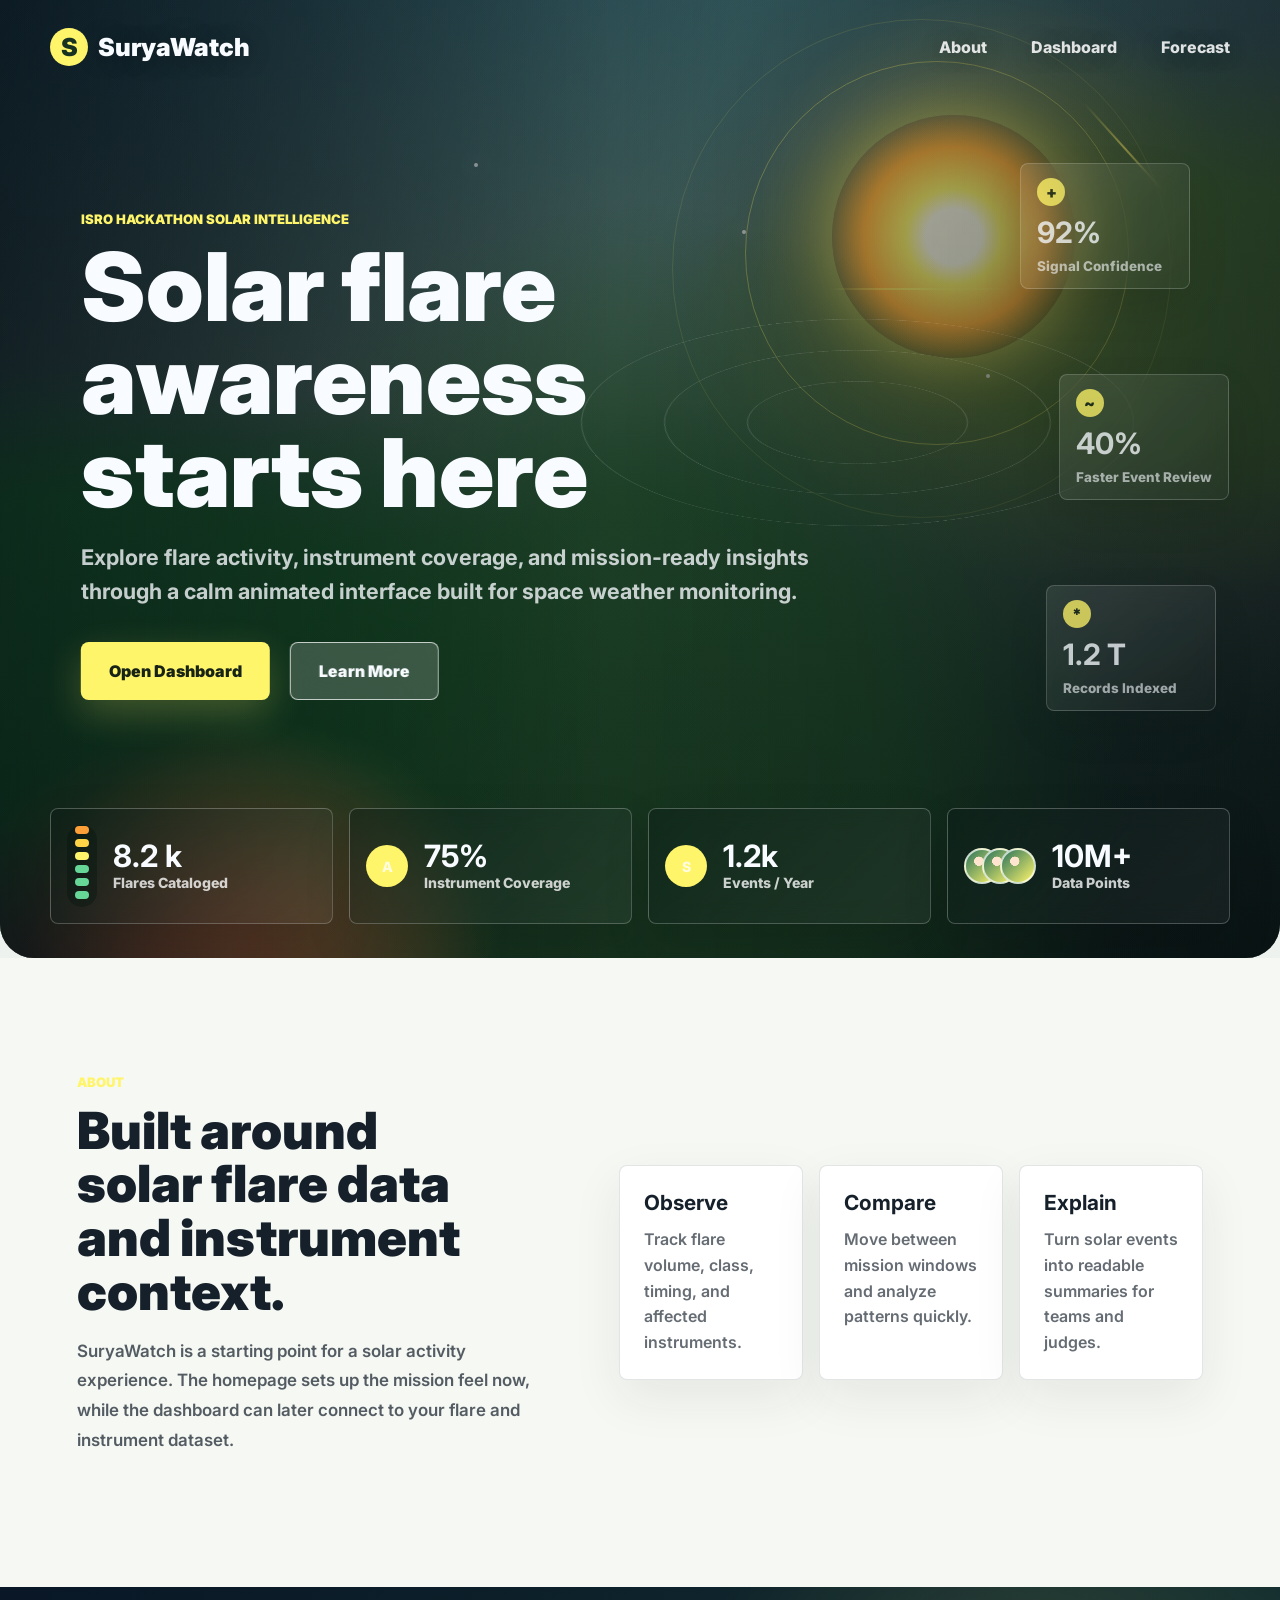
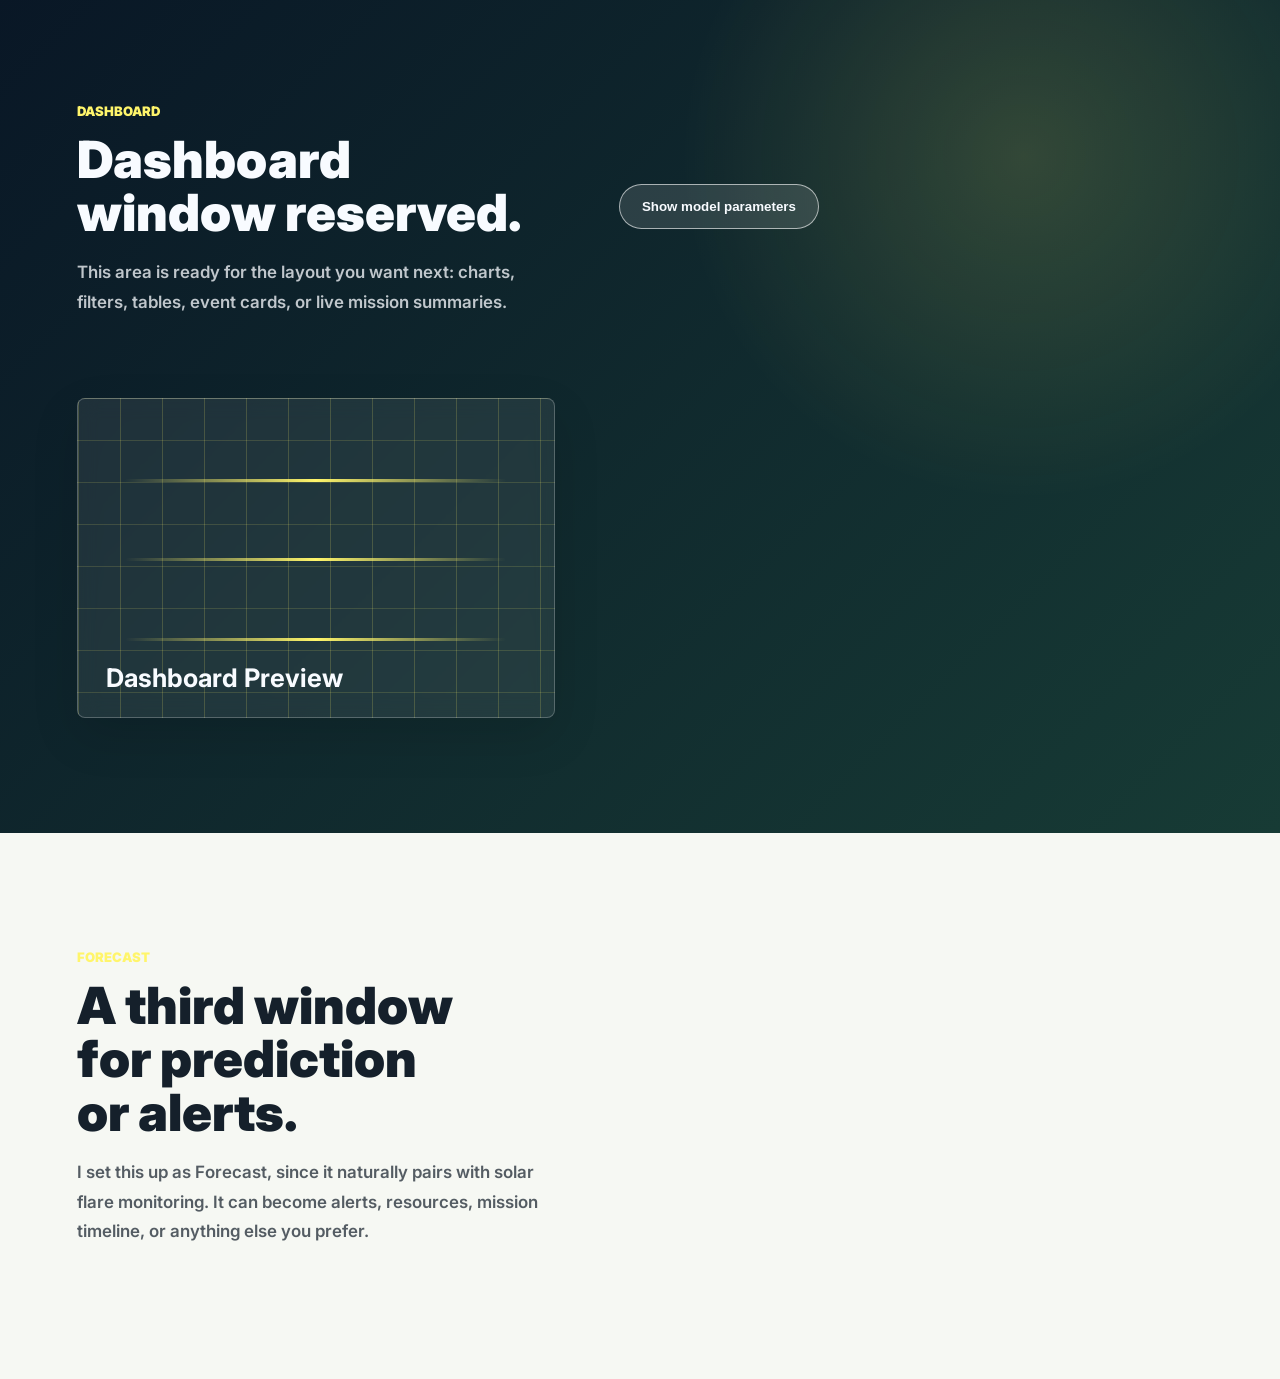
==== index.html @ b41dfb7f "Cleaned history: add current project with compressed models" ====
<!DOCTYPE html>
<html lang="en">
  <head>
    <meta charset="UTF-8" />
    <meta name="viewport" content="width=device-width, initial-scale=1.0" />
    <title>SuryaWatch</title>
    <link rel="preconnect" href="https://fonts.googleapis.com" />
    <link rel="preconnect" href="https://fonts.gstatic.com" crossorigin />
    <link
      href="https://fonts.googleapis.com/css2?family=Inter:wght@500;600;700;800;900&display=swap"
      rel="stylesheet"
    />
    <link rel="stylesheet" href="styles.css" />
  </head>
  <body>
    <main class="app-shell">
      <section class="hero-scene" id="home" aria-label="Solar observation homepage">
        <div class="sky">
          <span class="sun"></span>
          <span class="corona corona-one"></span>
          <span class="corona corona-two"></span>
          <span class="flare flare-one"></span>
          <span class="flare flare-two"></span>
          <span class="star star-one"></span>
          <span class="star star-two"></span>
          <span class="star star-three"></span>
        </div>

        <div class="orbital-rings" aria-hidden="true">
          <span></span>
          <span></span>
          <span></span>
        </div>

        <header class="topbar">
          <a class="brand" href="#home" aria-label="SuryaWatch home">
            <span class="brand-mark">S</span>
            <span>SuryaWatch</span>
          </a>
          <nav class="nav-links" aria-label="Primary navigation">
            <a href="#about">About</a>
            <a href="dashboard.html">Dashboard</a>
            <a href="#forecast">Forecast</a>
          </nav>
        </header>

        <div class="hero-content">
          <p class="eyebrow">ISRO Hackathon Solar Intelligence</p>
          <h1>Solar flare awareness starts here</h1>
          <p class="hero-copy">
            Explore flare activity, instrument coverage, and mission-ready insights through a
            calm animated interface built for space weather monitoring.
          </p>
          <div class="hero-actions" aria-label="Main actions">
            <a class="primary-action" href="dashboard.html">Open Dashboard</a>
            <a class="secondary-action" href="#about">Learn More</a>
          </div>
        </div>

        <aside class="metric-card efficiency">
          <span class="metric-icon">+</span>
          <strong>92%</strong>
          <span>Signal Confidence</span>
        </aside>

        <aside class="metric-card impact">
          <span class="metric-icon">~</span>
          <strong>40%</strong>
          <span>Faster Event Review</span>
        </aside>

        <aside class="metric-card saved">
          <span class="metric-icon">*</span>
          <strong>1.2 T</strong>
          <span>Records Indexed</span>
        </aside>

        <div class="bottom-metrics" aria-label="Solar monitoring summary">
          <article class="metric-tile activity">
            <span class="meter" aria-hidden="true">
              <i></i><i></i><i></i><i></i><i></i><i></i>
            </span>
            <div>
              <strong>8.2 k</strong>
              <span>Flares Cataloged</span>
            </div>
          </article>
          <article class="metric-tile">
            <span class="tile-icon">A</span>
            <div>
              <strong>75%</strong>
              <span>Instrument Coverage</span>
            </div>
          </article>
          <article class="metric-tile">
            <span class="tile-icon">S</span>
            <div>
              <strong>1.2k</strong>
              <span>Events / Year</span>
            </div>
          </article>
          <article class="metric-tile">
            <span class="avatar-stack" aria-hidden="true">
              <i></i><i></i><i></i>
            </span>
            <div>
              <strong>10M+</strong>
              <span>Data Points</span>
            </div>
          </article>
        </div>
      </section>

      <section class="content-band" id="about">
        <div class="section-copy">
          <p class="eyebrow">About</p>
          <h2>Built around solar flare data and instrument context.</h2>
          <p>
            SuryaWatch is a starting point for a solar activity experience. The homepage sets
            up the mission feel now, while the dashboard can later connect to your flare and
            instrument dataset.
          </p>
        </div>
        <div class="info-grid">
          <article>
            <strong>Observe</strong>
            <span>Track flare volume, class, timing, and affected instruments.</span>
          </article>
          <article>
            <strong>Compare</strong>
            <span>Move between mission windows and analyze patterns quickly.</span>
          </article>
          <article>
            <strong>Explain</strong>
            <span>Turn solar events into readable summaries for teams and judges.</span>
          </article>
        </div>
      </section>

      <section class="content-band dark" id="dashboard">
        <div class="section-copy">
          <p class="eyebrow">Dashboard</p>
          <h2>Dashboard window reserved.</h2>
          <p>
            This area is ready for the layout you want next: charts, filters, tables, event
            cards, or live mission summaries.
          </p>
        </div>
        <div class="dashboard-panel">
          <button id="toggle-parameters" type="button">Show model parameters</button>
          <div id="parameter-panel" class="parameter-panel hidden">
            <strong>Model input parameters</strong>
            <ul class="parameter-list" aria-live="polite"></ul>
            <p class="parameter-note">These are the same feature names used by the trained backend model.</p>
          </div>
        </div>
        <div class="placeholder-window">
          <span></span>
          <span></span>
          <span></span>
          <strong>Dashboard Preview</strong>
        </div>
      </section>

      <section class="content-band" id="forecast">
        <div class="section-copy">
          <p class="eyebrow">Forecast</p>
          <h2>A third window for prediction or alerts.</h2>
          <p>
            I set this up as Forecast, since it naturally pairs with solar flare monitoring.
            It can become alerts, resources, mission timeline, or anything else you prefer.
          </p>
        </div>
      </section>
    </main>
    <script src="script.js"></script>
  </body>
</html>
---- styles.css ----
:root {
  --ink: #f8fbff;
  --muted: rgba(248, 251, 255, 0.78);
  --glass: rgba(255, 255, 255, 0.14);
  --glass-strong: rgba(255, 255, 255, 0.22);
  --line: rgba(255, 255, 255, 0.24);
  --solar: #fff56b;
  --solar-deep: #ff9f37;
  --green: #7ed27a;
  --night: #071523;
  --earth: #244d41;
}

* {
  box-sizing: border-box;
}

html {
  scroll-behavior: smooth;
}

body {
  margin: 0;
  min-height: 100vh;
  font-family: "Inter", system-ui, -apple-system, BlinkMacSystemFont, "Segoe UI", sans-serif;
  color: #15202b;
  background: #edf2ef;
}

a {
  color: inherit;
  text-decoration: none;
}

.app-shell {
  width: min(1440px, 100%);
  margin: 0 auto;
}

.hero-scene {
  position: relative;
  min-height: 100vh;
  overflow: hidden;
  isolation: isolate;
  color: var(--ink);
  background:
    radial-gradient(circle at 78% 24%, rgba(255, 245, 107, 0.36), transparent 20%),
    linear-gradient(110deg, rgba(7, 21, 35, 0.88), rgba(24, 70, 73, 0.64) 46%, rgba(28, 38, 42, 0.72)),
    linear-gradient(180deg, #7aa4a9 0%, #d7d6b0 42%, #30583f 76%, #102818 100%);
  border-radius: 0 0 34px 34px;
}

.hero-scene::before,
.hero-scene::after {
  content: "";
  position: absolute;
  inset: 0;
  z-index: -2;
}

.hero-scene::before {
  background:
    radial-gradient(ellipse at 18% 100%, rgba(255, 89, 67, 0.55) 0 4%, transparent 18%),
    radial-gradient(ellipse at 22% 96%, rgba(242, 220, 96, 0.5) 0 3%, transparent 16%),
    radial-gradient(ellipse at 8% 68%, rgba(28, 92, 44, 0.92) 0 17%, transparent 31%),
    radial-gradient(ellipse at 92% 34%, rgba(73, 111, 50, 0.8) 0 14%, transparent 30%),
    radial-gradient(ellipse at 50% 84%, rgba(42, 92, 53, 0.94) 0 27%, transparent 52%);
  filter: saturate(1.05);
  transform: scale(1.04);
  animation: gardenDrift 18s ease-in-out infinite alternate;
}

.hero-scene::after {
  background:
    linear-gradient(90deg, rgba(4, 18, 23, 0.42), transparent 48%, rgba(1, 9, 14, 0.35)),
    linear-gradient(180deg, rgba(6, 12, 18, 0.18), rgba(5, 12, 9, 0.54));
  z-index: -1;
}

.sky {
  position: absolute;
  inset: 0;
  z-index: -1;
  overflow: hidden;
}

.sun,
.corona,
.flare,
.star {
  position: absolute;
  display: block;
}

.sun {
  width: clamp(170px, 19vw, 300px);
  aspect-ratio: 1;
  top: 12%;
  right: 16%;
  border-radius: 50%;
  background:
    radial-gradient(circle, #fffce5 0 16%, #fff56b 28%, #ffb23e 52%, rgba(255, 139, 42, 0.22) 72%, transparent 74%);
  box-shadow: 0 0 64px rgba(255, 245, 107, 0.7), 0 0 160px rgba(255, 159, 55, 0.32);
  animation: sunPulse 4.8s ease-in-out infinite;
}

.corona {
  border: 1px solid rgba(255, 245, 107, 0.42);
  border-radius: 50%;
  top: calc(12% - 54px);
  right: calc(16% - 54px);
  width: clamp(280px, 30vw, 470px);
  aspect-ratio: 1;
  animation: orbitSpin 18s linear infinite;
}

.corona-two {
  width: clamp(360px, 39vw, 620px);
  top: calc(12% - 96px);
  right: calc(16% - 96px);
  opacity: 0.4;
  animation-duration: 28s;
  animation-direction: reverse;
}

.flare {
  width: 180px;
  height: 2px;
  background: linear-gradient(90deg, transparent, rgba(255, 245, 107, 0.9), transparent);
  top: 30%;
  right: 21%;
  transform-origin: right center;
  animation: flareSweep 5.5s ease-in-out infinite;
}

.flare-two {
  top: 20%;
  right: 9%;
  width: 120px;
  animation-delay: -2s;
  transform: rotate(48deg);
}

.star {
  width: 4px;
  aspect-ratio: 1;
  border-radius: 50%;
  background: #ffffff;
  box-shadow: 0 0 18px #ffffff;
  opacity: 0.7;
  animation: twinkle 2.4s ease-in-out infinite;
}

.star-one {
  top: 17%;
  left: 37%;
}

.star-two {
  top: 39%;
  left: 77%;
  animation-delay: -1s;
}

.star-three {
  top: 24%;
  left: 58%;
  animation-delay: -1.7s;
}

.orbital-rings {
  position: absolute;
  inset: 8% 6% auto auto;
  width: min(54vw, 720px);
  aspect-ratio: 1;
  pointer-events: none;
}

.orbital-rings span {
  position: absolute;
  inset: 10%;
  border: 1px solid rgba(255, 255, 255, 0.16);
  border-radius: 50%;
  transform: rotateX(68deg) rotateZ(-18deg);
}

.orbital-rings span:nth-child(2) {
  inset: 22%;
}

.orbital-rings span:nth-child(3) {
  inset: 34%;
}

.topbar {
  position: relative;
  z-index: 3;
  display: flex;
  align-items: center;
  justify-content: space-between;
  gap: 22px;
  width: min(1180px, calc(100% - 44px));
  margin: 0 auto;
  padding: 28px 0;
}

.brand,
.nav-links,
.contact-button {
  text-shadow: 0 2px 24px rgba(0, 0, 0, 0.3);
}

.brand {
  display: inline-flex;
  align-items: center;
  gap: 10px;
  font-size: clamp(1.15rem, 2vw, 1.55rem);
  font-weight: 900;
}

.brand-mark {
  display: grid;
  width: 38px;
  aspect-ratio: 1;
  place-items: center;
  color: #183221;
  background: var(--solar);
  border-radius: 50%;
  text-shadow: none;
}

.nav-links {
  display: flex;
  align-items: center;
  justify-content: center;
  gap: clamp(18px, 4vw, 44px);
  font-weight: 800;
  color: rgba(255, 255, 255, 0.86);
}

.nav-links a {
  position: relative;
}

.nav-links a::after {
  content: "";
  position: absolute;
  left: 0;
  right: 0;
  bottom: -8px;
  height: 2px;
  background: var(--solar);
  transform: scaleX(0);
  transform-origin: left;
  transition: transform 180ms ease;
}

.nav-links a:hover::after,
.nav-links a.active::after {
  transform: scaleX(1);
}

.contact-button,
.primary-action,
.secondary-action {
  display: inline-flex;
  align-items: center;
  justify-content: center;
  min-height: 58px;
  padding: 0 28px;
  border-radius: 8px;
  font-weight: 900;
}

.contact-button,
.primary-action {
  color: #182318;
  background: var(--solar);
  box-shadow: 0 14px 38px rgba(255, 245, 107, 0.22);
  text-shadow: none;
}

.hero-content {
  position: relative;
  z-index: 2;
  width: min(760px, calc(100% - 44px));
  margin: clamp(72px, 13vh, 140px) auto 0;
  transform: translateX(max(-190px, -14vw));
}

.eyebrow {
  margin: 0 0 14px;
  color: var(--solar);
  font-size: 0.82rem;
  font-weight: 900;
  letter-spacing: 0;
  text-transform: uppercase;
}

h1,
h2,
p {
  margin-top: 0;
}

h1 {
  max-width: 760px;
  margin-bottom: 22px;
  font-size: clamp(3.2rem, 7.4vw, 6.8rem);
  line-height: 0.98;
  font-weight: 900;
  letter-spacing: 0;
  text-wrap: balance;
}

.hero-copy {
  max-width: 780px;
  color: var(--muted);
  font-size: clamp(1.05rem, 2vw, 1.35rem);
  line-height: 1.55;
  font-weight: 700;
}

.hero-actions {
  display: flex;
  flex-wrap: wrap;
  gap: 20px;
  margin-top: 34px;
}

.secondary-action {
  color: var(--ink);
  border: 1px solid rgba(255, 255, 255, 0.7);
  background: rgba(255, 255, 255, 0.18);
  backdrop-filter: blur(18px);
}

.metric-card,
.metric-tile,
.placeholder-window {
  border: 1px solid var(--line);
  background: linear-gradient(135deg, rgba(255, 255, 255, 0.12), rgba(255, 255, 255, 0.04));
  box-shadow: 0 18px 48px rgba(0, 0, 0, 0.12);
  backdrop-filter: blur(10px);
}

.metric-card {
  position: absolute;
  z-index: 2;
  display: grid;
  gap: 8px;
  min-width: 170px;
  padding: 14px 16px;
  border-radius: 8px;
  color: var(--ink);
  opacity: 0.78;
  animation: cardFloat 5s ease-in-out infinite;
}

.metric-card strong {
  font-size: clamp(1.55rem, 2.3vw, 2.1rem);
}

.metric-card span:last-child {
  color: var(--muted);
  font-size: 0.84rem;
  font-weight: 800;
}

.metric-icon {
  width: 28px;
  aspect-ratio: 1;
  display: grid;
  place-items: center;
  color: #1d2b19;
  border-radius: 50%;
  background: var(--solar);
  font-weight: 900;
}

.efficiency {
  top: 17%;
  right: 7%;
}

.impact {
  top: 39%;
  right: 4%;
  animation-delay: -1.4s;
}

.saved {
  top: 61%;
  right: 5%;
  animation-delay: -2.8s;
}

.bottom-metrics {
  position: relative;
  z-index: 2;
  left: auto;
  bottom: auto;
  display: grid;
  grid-template-columns: repeat(4, minmax(180px, 1fr));
  gap: 16px;
  width: min(1180px, calc(100% - 44px));
  margin: clamp(74px, 12vh, 128px) auto 34px;
  transform: none;
}

.metric-tile {
  min-height: 112px;
  display: flex;
  align-items: center;
  gap: 16px;
  padding: 16px;
  border-radius: 8px;
  color: var(--ink);
  background: linear-gradient(135deg, rgba(8, 24, 22, 0.34), rgba(255, 255, 255, 0.05));
}

.metric-tile strong {
  display: block;
  font-size: clamp(1.55rem, 2.4vw, 2.25rem);
  line-height: 1;
}

.metric-tile span {
  color: rgba(255, 255, 255, 0.78);
  font-size: 0.88rem;
  font-weight: 800;
}

.meter {
  width: 30px;
  height: 82px;
  display: grid;
  gap: 5px;
  align-content: end;
  padding: 8px;
  border-radius: 18px;
  background: rgba(2, 18, 14, 0.35);
}

.meter i {
  display: block;
  height: 8px;
  border-radius: 4px;
  background: var(--solar);
  animation: meterGlow 1.8s ease-in-out infinite;
}

.meter i:nth-child(1) {
  background: #ff9f37;
}

.meter i:nth-child(2) {
  background: #ffd447;
  animation-delay: -0.2s;
}

.meter i:nth-child(3) {
  background: #fff56b;
  animation-delay: -0.4s;
}

.meter i:nth-child(n + 4) {
  background: #67d798;
}

.tile-icon,
.avatar-stack i {
  display: grid;
  place-items: center;
  width: 42px;
  aspect-ratio: 1;
  flex: 0 0 auto;
  border-radius: 50%;
  color: #172116;
  background: var(--solar);
  font-weight: 900;
  font-size: 1.5rem;
}

.avatar-stack {
  position: relative;
  display: flex;
  width: 72px;
  flex: 0 0 auto;
}

.avatar-stack i {
  width: 36px;
  border: 2px solid rgba(255, 255, 255, 0.7);
  background:
    radial-gradient(circle at 40% 35%, #ffe4d0 0 16%, transparent 17%),
    linear-gradient(135deg, #2b745c, #fff56b);
}

.avatar-stack i + i {
  margin-left: -18px;
}

.content-band {
  display: grid;
  grid-template-columns: minmax(0, 0.9fr) minmax(280px, 1.1fr);
  gap: clamp(32px, 5vw, 80px);
  align-items: center;
  padding: clamp(70px, 9vw, 120px) clamp(22px, 6vw, 92px);
  background: #f6f8f3;
}

.content-band.dark {
  color: #f8fbff;
  background:
    radial-gradient(circle at 80% 20%, rgba(255, 245, 107, 0.14), transparent 28%),
    linear-gradient(135deg, #091726, #173b35);
}

.section-copy h2 {
  max-width: 720px;
  margin-bottom: 18px;
  color: inherit;
  font-size: clamp(2rem, 4vw, 4rem);
  line-height: 1.05;
  font-weight: 900;
  letter-spacing: 0;
  text-wrap: balance;
}

.section-copy p:not(.eyebrow) {
  max-width: 690px;
  color: rgba(21, 32, 43, 0.72);
  font-size: 1.06rem;
  line-height: 1.75;
  font-weight: 600;
}

.dark .section-copy p:not(.eyebrow) {
  color: rgba(248, 251, 255, 0.76);
}

.info-grid {
  display: grid;
  grid-template-columns: repeat(3, minmax(0, 1fr));
  gap: 16px;
}

.info-grid article {
  min-height: 180px;
  padding: 24px;
  border: 1px solid rgba(21, 32, 43, 0.12);
  border-radius: 8px;
  background: #ffffff;
  box-shadow: 0 18px 50px rgba(21, 32, 43, 0.08);
}

.info-grid strong {
  display: block;
  margin-bottom: 12px;
  font-size: 1.3rem;
}

.info-grid span {
  color: rgba(21, 32, 43, 0.66);
  line-height: 1.6;
  font-weight: 600;
}

.dashboard-panel {
  display: grid;
  gap: 16px;
  margin-bottom: 24px;
}

#toggle-parameters {
  width: fit-content;
  padding: 14px 22px;
  border: 1px solid rgba(255, 255, 255, 0.6);
  border-radius: 999px;
  background: rgba(255, 255, 255, 0.12);
  color: var(--ink);
  cursor: pointer;
  font-weight: 800;
  transition: background 180ms ease, transform 180ms ease;
}

#toggle-parameters:hover {
  background: rgba(255, 255, 255, 0.22);
  transform: translateY(-1px);
}

.parameter-panel {
  display: grid;
  gap: 18px;
  padding: 22px;
  border: 1px solid rgba(255, 255, 255, 0.18);
  border-radius: 18px;
  background: rgba(255, 255, 255, 0.08);
}

.parameter-panel.hidden {
  display: none;
}

.parameter-panel strong {
  display: block;
  font-size: 1.3rem;
  letter-spacing: 0.02em;
}

.parameter-grid {
  display: grid;
  grid-template-columns: 1.2fr 1fr;
  gap: 18px;
}

.parameter-card,
.prediction-card {
  padding: 18px;
  border-radius: 18px;
  background: rgba(255, 255, 255, 0.12);
  border: 1px solid rgba(255, 255, 255, 0.16);
  min-height: 240px;
}

.table-scroll {
  max-height: 300px;
  overflow-y: auto;
  margin-top: 14px;
}

.parameter-table {
  width: 100%;
  border-collapse: collapse;
  color: rgba(255, 255, 255, 0.92);
}

.parameter-table th,
.parameter-table td {
  padding: 12px 14px;
  text-align: left;
}

.parameter-table th {
  color: rgba(255, 255, 255, 0.7);
  font-weight: 700;
  letter-spacing: 0.02em;
  font-size: 0.88rem;
  border-bottom: 1px solid rgba(255, 255, 255, 0.12);
}

.parameter-table td {
  border-bottom: 1px solid rgba(255, 255, 255, 0.08);
}

.parameter-table tr:last-child td {
  border-bottom: none;
}

.chart-panel {
  display: grid;
  gap: 12px;
  padding-top: 16px;
}

.chart-row {
  display: grid;
  grid-template-columns: max-content 1fr min-content;
  gap: 12px;
  align-items: center;
}

.chart-row-label {
  min-width: 82px;
  color: rgba(255, 255, 255, 0.85);
  font-size: 0.92rem;
}

.chart-bar {
  height: 14px;
  border-radius: 999px;
  background: linear-gradient(90deg, rgba(255, 245, 107, 0.9), rgba(255, 199, 51, 0.85));
}

.chart-row-value {
  min-width: 40px;
  color: rgba(255, 255, 255, 0.92);
  font-size: 0.92rem;
  font-weight: 700;
}

.parameter-note,
.prediction-note {
  margin: 0;
  color: rgba(255, 255, 255, 0.72);
  font-size: 0.95rem;
}

.prediction-error {
  padding: 12px 16px;
  border-radius: 14px;
  background: rgba(255, 82, 82, 0.16);
  color: #ffdddd;
  border: 1px solid rgba(255, 82, 82, 0.32);
  font-size: 0.95rem;
}

.prediction-error.hidden {
  display: none;
}

.dashboard-launcher {
  display: grid;
  gap: 12px;
  margin-top: 22px;
}

#launch-dashboard {
  width: fit-content;
  padding: 14px 22px;
  border: 1px solid rgba(255, 255, 255, 0.6);
  border-radius: 999px;
  background: rgba(255, 255, 255, 0.12);
  color: var(--ink);
  cursor: pointer;
  font-weight: 800;
  transition: background 180ms ease, transform 180ms ease;
}

#launch-dashboard:hover {
  background: rgba(255, 255, 255, 0.22);
  transform: translateY(-1px);
}

.dashboard-content {
  display: grid;
  gap: 18px;
  margin-top: 18px;
  padding: 18px;
  border-radius: 18px;
  background: rgba(255, 255, 255, 0.1);
  border: 1px solid rgba(255, 255, 255, 0.14);
}

.dashboard-content.hidden {
  display: none;
}

.dashboard-summary-grid {
  display: grid;
  grid-template-columns: repeat(3, minmax(0, 1fr));
  gap: 18px;
}

.prediction-summary {
  display: grid;
  gap: 14px;
  margin-top: 16px;
}

.dashboard-summary-grid {
  display: grid;
  grid-template-columns: repeat(3, minmax(0, 1fr));
  gap: 18px;
}

.dashboard-card {
  padding: 18px;
  border-radius: 18px;
  background: rgba(255, 255, 255, 0.12);
  border: 1px solid rgba(255, 255, 255, 0.16);
  min-height: 140px;
}

.dashboard-card strong {
  display: block;
  margin-bottom: 12px;
  font-size: 1.05rem;
}

.gauge {
  position: relative;
  width: 100%;
  height: 12px;
  background: rgba(255, 255, 255, 0.12);
  border-radius: 999px;
  overflow: hidden;
}

.gauge-fill {
  display: block;
  height: 100%;
  background: linear-gradient(90deg, #fff56b, #ff9f37);
  border-radius: 999px;
  transition: width 0.4s ease;
}

.gauge-label {
  display: inline-block;
  margin-top: 10px;
  color: rgba(255, 255, 255, 0.92);
  font-weight: 800;
}

.graph-panel,
.interactive-charts {
  display: grid;
  gap: 10px;
  min-height: 220px;
  padding: 14px;
  border-radius: 16px;
  background: rgba(255, 255, 255, 0.08);
}

.event-list,
.alert-list {
  list-style: none;
  padding: 0;
  margin: 0;
  display: grid;
  gap: 10px;
}

.event-list li,
.alert-list li {
  padding: 12px 14px;
  border-radius: 14px;
  background: rgba(255, 255, 255, 0.08);
}

.trend-bar {
  display: grid;
  gap: 8px;
  align-items: end;
}

.trend-bar span {
  color: rgba(255, 255, 255, 0.7);
  font-size: 0.85rem;
}

.trend-fill {
  width: 100%;
  border-radius: 12px 12px 0 0;
  background: linear-gradient(180deg, rgba(255, 245, 107, 0.95), rgba(255, 159, 55, 0.7));
  min-height: 20px;
}

.mini-chart {
  display: grid;
  gap: 8px;
  padding: 12px;
  border-radius: 16px;
  background: rgba(255, 255, 255, 0.1);
}

.mini-chart strong {
  font-size: 0.95rem;
}

.mini-bar {
  height: 10px;
  background: rgba(255, 255, 255, 0.12);
  border-radius: 999px;
}

.mini-bar span {
  display: block;
  height: 100%;
  border-radius: 999px;
  background: linear-gradient(90deg, rgba(255, 245, 107, 0.9), rgba(255, 199, 51, 0.85));
}

.dashboard-graph-grid {
  display: grid;
  grid-template-columns: 1.5fr 1fr;
  gap: 18px;
}

.alerts-card,
.events-card {
  min-height: 260px;
}

.summary-item {
  display: grid;
  gap: 8px;
}

.summary-label {
  color: rgba(255, 255, 255, 0.72);
  font-size: 0.92rem;
}

.summary-value {
  color: rgba(255, 255, 255, 0.96);
  font-size: 1.8rem;
  font-weight: 800;
}

.prediction-table-card {
  overflow: hidden;
}

.dashboard-page {
  grid-template-columns: minmax(0, 1fr);
}

.dashboard-preview-band {
  padding-top: 0;
}

.placeholder-window {
  position: relative;
  min-height: 320px;
  border-radius: 8px;
  overflow: hidden;
  background:
    linear-gradient(90deg, rgba(255, 245, 107, 0.18) 1px, transparent 1px),
    linear-gradient(0deg, rgba(255, 245, 107, 0.14) 1px, transparent 1px),
    rgba(255, 255, 255, 0.08);
  background-size: 42px 42px;
}

.placeholder-window span {
  position: absolute;
  left: 10%;
  right: 10%;
  height: 3px;
  border-radius: 99px;
  background: linear-gradient(90deg, transparent, var(--solar), transparent);
  animation: scanLine 3.6s ease-in-out infinite;
}

.placeholder-window span:nth-child(1) {
  top: 25%;
}

.placeholder-window span:nth-child(2) {
  top: 50%;
  animation-delay: -1.2s;
}

.placeholder-window span:nth-child(3) {
  top: 75%;
  animation-delay: -2.4s;
}

.placeholder-window strong {
  position: absolute;
  left: 28px;
  bottom: 24px;
  font-size: 1.6rem;
}

@keyframes sunPulse {
  0%,
  100% {
    transform: scale(1);
    filter: brightness(1);
  }
  50% {
    transform: scale(1.05);
    filter: brightness(1.18);
  }
}

@keyframes orbitSpin {
  to {
    transform: rotateX(68deg) rotateZ(342deg);
  }
}

@keyframes flareSweep {
  0%,
  100% {
    opacity: 0.2;
    transform: rotate(-18deg) scaleX(0.72);
  }
  50% {
    opacity: 1;
    transform: rotate(14deg) scaleX(1.08);
  }
}

@keyframes twinkle {
  0%,
  100% {
    opacity: 0.28;
    transform: scale(0.72);
  }
  50% {
    opacity: 0.95;
    transform: scale(1.25);
  }
}

@keyframes gardenDrift {
  to {
    transform: scale(1.08) translate3d(-1.5%, -1%, 0);
  }
}

@keyframes cardFloat {
  0%,
  100% {
    transform: translateY(0);
  }
  50% {
    transform: translateY(-12px);
  }
}

@keyframes meterGlow {
  0%,
  100% {
    opacity: 0.65;
  }
  50% {
    opacity: 1;
    box-shadow: 0 0 18px rgba(255, 245, 107, 0.55);
  }
}

@keyframes scanLine {
  0%,
  100% {
    opacity: 0.25;
    transform: translateX(-8%);
  }
  50% {
    opacity: 1;
    transform: translateX(8%);
  }
}

@media (max-width: 1060px) {
  .hero-content {
    margin-top: 72px;
    transform: none;
  }

  .metric-card {
    display: none;
  }

  .bottom-metrics {
    position: relative;
    left: auto;
    bottom: auto;
    grid-template-columns: repeat(2, minmax(0, 1fr));
    margin: 70px auto 32px;
    transform: none;
  }

  .content-band {
    grid-template-columns: 1fr;
  }
}

@media (max-width: 760px) {
  .hero-scene {
    min-height: auto;
    border-radius: 0 0 22px 22px;
  }

  .topbar {
    flex-wrap: wrap;
    padding-top: 20px;
  }

  .nav-links {
    order: 3;
    width: 100%;
    justify-content: flex-start;
    overflow-x: auto;
    padding-bottom: 4px;
  }

  .contact-button {
    min-height: 46px;
    padding: 0 18px;
  }

  .hero-content {
    margin-top: 52px;
  }

  h1 {
    font-size: clamp(2.8rem, 16vw, 4.3rem);
  }

  .hero-actions {
    gap: 14px;
  }

  .primary-action,
  .secondary-action {
    width: 100%;
    min-height: 54px;
  }

  .bottom-metrics {
    grid-template-columns: 1fr;
    gap: 14px;
  }

  .metric-tile {
    min-height: 118px;
  }

  .info-grid {
    grid-template-columns: 1fr;
  }
}

@media (prefers-reduced-motion: reduce) {
  *,
  *::before,
  *::after {
    animation-duration: 0.01ms !important;
    animation-iteration-count: 1 !important;
    scroll-behavior: auto !important;
  }
}
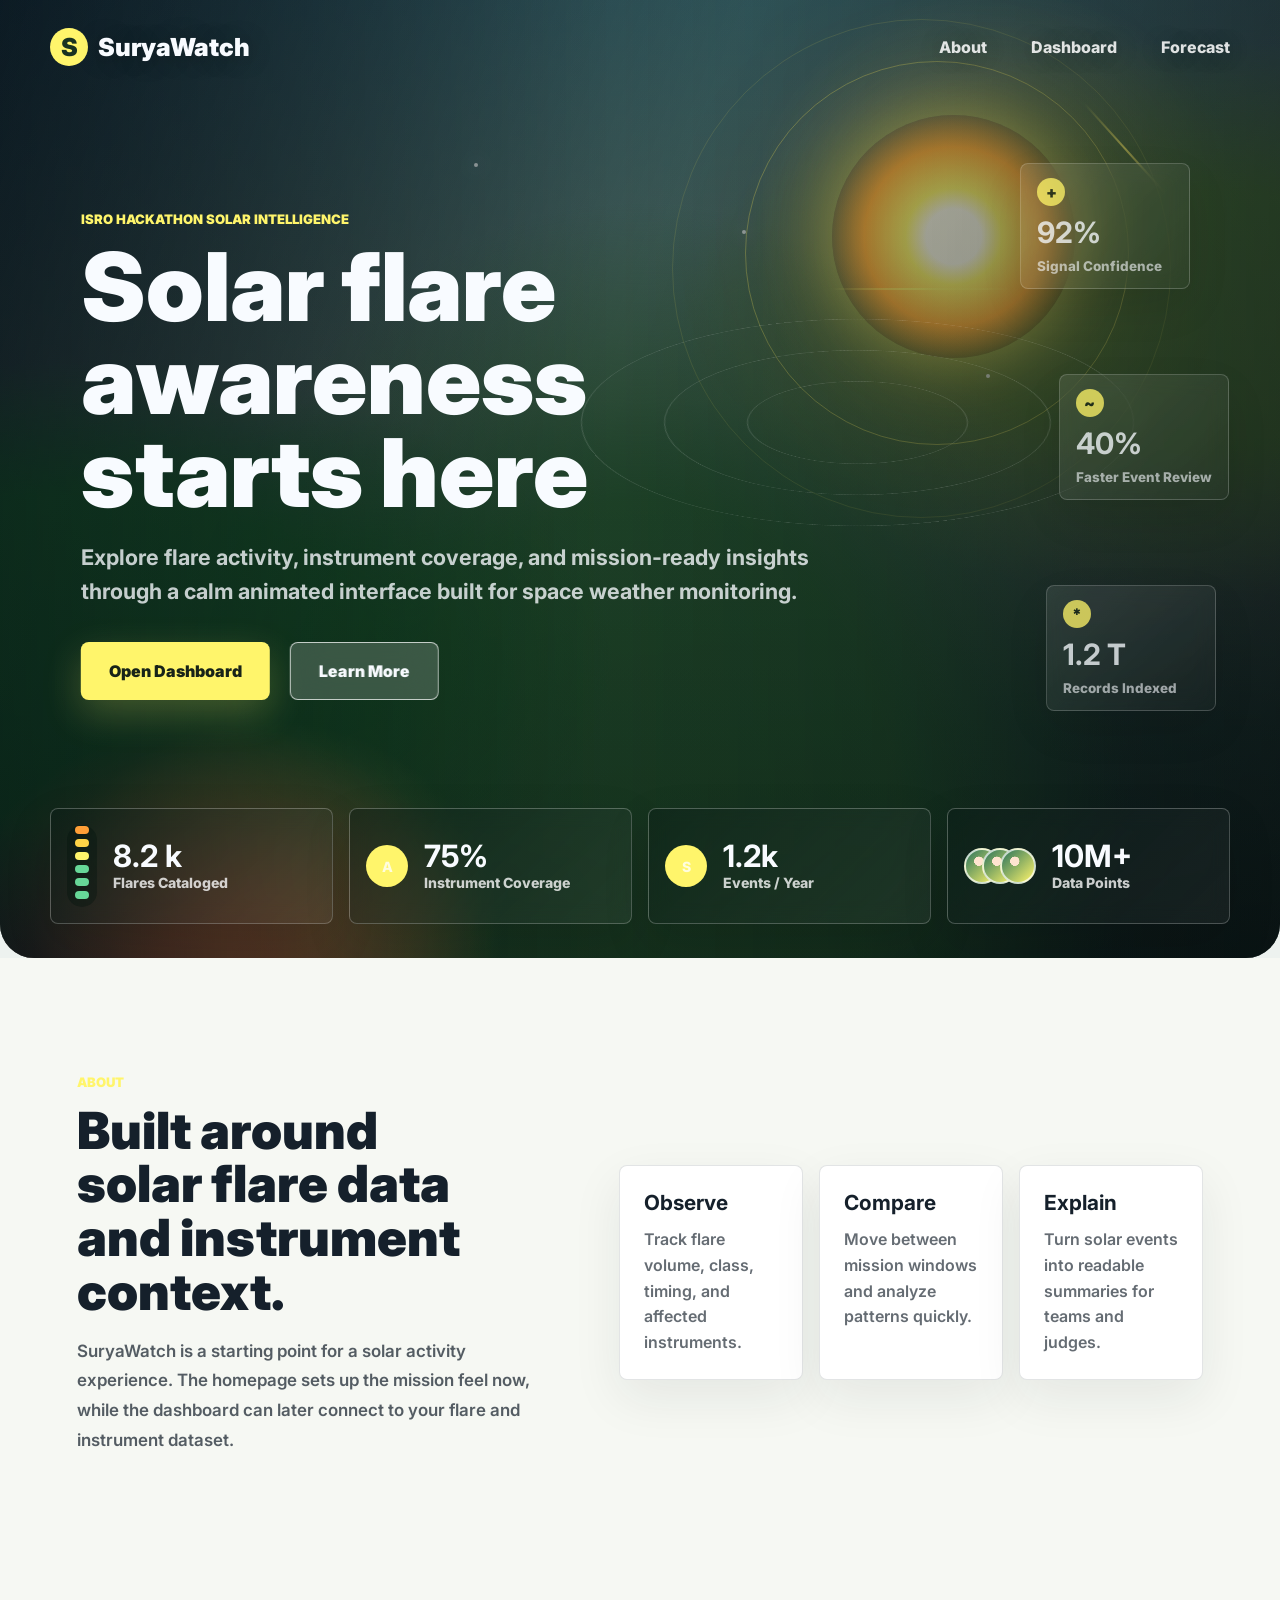
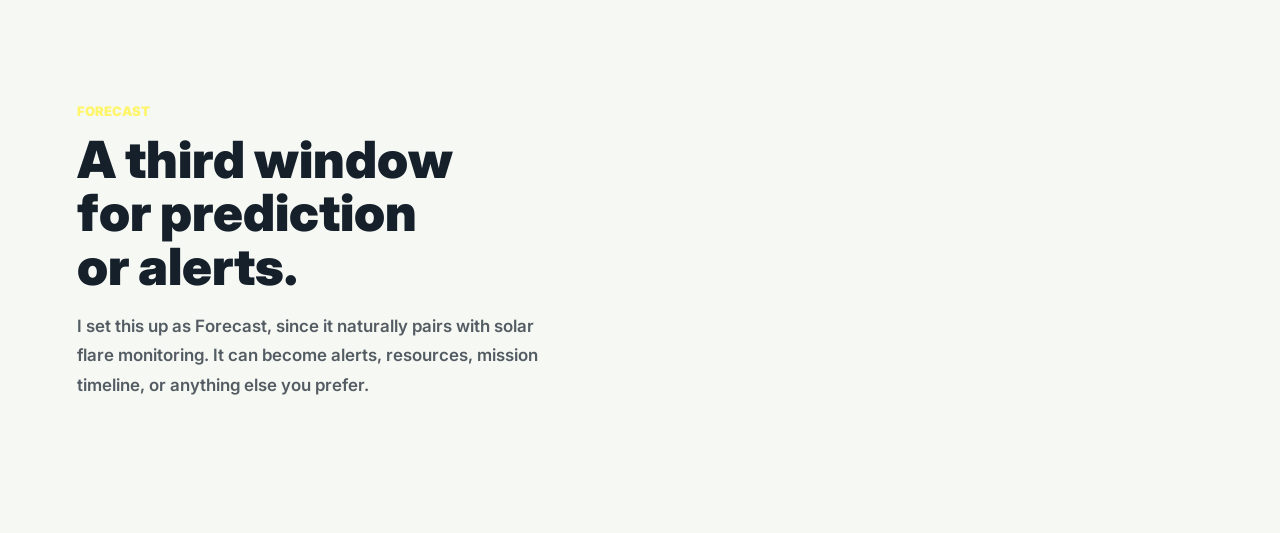
==== commit afa869d6: "Enhance dashboard interactivity, satellite detail map, and risk filter UI" ====
--- a/index.html
+++ b/index.html
@@ -137,30 +137,7 @@
         </div>
       </section>
 
-      <section class="content-band dark" id="dashboard">
-        <div class="section-copy">
-          <p class="eyebrow">Dashboard</p>
-          <h2>Dashboard window reserved.</h2>
-          <p>
-            This area is ready for the layout you want next: charts, filters, tables, event
-            cards, or live mission summaries.
-          </p>
-        </div>
-        <div class="dashboard-panel">
-          <button id="toggle-parameters" type="button">Show model parameters</button>
-          <div id="parameter-panel" class="parameter-panel hidden">
-            <strong>Model input parameters</strong>
-            <ul class="parameter-list" aria-live="polite"></ul>
-            <p class="parameter-note">These are the same feature names used by the trained backend model.</p>
-          </div>
-        </div>
-        <div class="placeholder-window">
-          <span></span>
-          <span></span>
-          <span></span>
-          <strong>Dashboard Preview</strong>
-        </div>
-      </section>
+      <!-- Dashboard flashcard removed per request -->
 
       <section class="content-band" id="forecast">
         <div class="section-copy">
--- a/styles.css
+++ b/styles.css
@@ -773,6 +773,33 @@
   min-height: 140px;
 }
 
+.dashboard-explain {
+  display: block;
+}
+
+.explain-card {
+  padding: 18px;
+  border-radius: 14px;
+  background: linear-gradient(180deg, rgba(255,255,255,0.06), rgba(255,255,255,0.02));
+  border: 1px solid rgba(255,255,255,0.12);
+  color: rgba(255,255,255,0.92);
+  animation: fadeSlideIn 420ms ease;
+}
+
+.explain-card ul {
+  margin: 8px 0 0 0;
+  padding-left: 18px;
+}
+
+@keyframes fadeSlideIn {
+  from { opacity: 0; transform: translateY(8px); }
+  to { opacity: 1; transform: translateY(0); }
+}
+
+.stat-animate {
+  transition: transform 300ms ease;
+}
+
 .dashboard-card strong {
   display: block;
   margin-bottom: 12px;
@@ -829,22 +856,79 @@
   background: rgba(255, 255, 255, 0.08);
 }
 
+.trend-graph {
+  display: grid;
+  grid-template-columns: 48px 1fr;
+  gap: 12px;
+  align-items: stretch;
+  min-height: 260px;
+}
+
+.trend-axis {
+  display: flex;
+  flex-direction: column;
+  justify-content: space-between;
+  align-items: flex-end;
+  height: 100%;
+  color: rgba(255, 255, 255, 0.66);
+  font-size: 0.85rem;
+}
+
+.trend-axis span {
+  display: block;
+  line-height: 1.2;
+}
+
+.trend-bars {
+  display: grid;
+  grid-template-columns: repeat(7, minmax(0, 1fr));
+  gap: 10px;
+  align-items: end;
+}
+
 .trend-bar {
   display: grid;
-  gap: 8px;
+  gap: 12px;
   align-items: end;
-}
-
-.trend-bar span {
-  color: rgba(255, 255, 255, 0.7);
-  font-size: 0.85rem;
+  min-height: 180px;
+}
+
+.trend-column {
+  width: 100%;
+  border: none;
+  margin: 0;
+  padding: 0;
+  background: transparent;
+  cursor: pointer;
+  display: grid;
+  align-items: end;
+  justify-items: center;
+}
+
+.trend-column:hover .trend-fill,
+.trend-column.selected .trend-fill {
+  background: linear-gradient(180deg, rgba(255, 245, 107, 1), rgba(255, 138, 0, 0.9));
 }
 
 .trend-fill {
   width: 100%;
-  border-radius: 12px 12px 0 0;
-  background: linear-gradient(180deg, rgba(255, 245, 107, 0.95), rgba(255, 159, 55, 0.7));
+  border-radius: 16px 16px 0 0;
+  background: linear-gradient(180deg, rgba(255, 245, 107, 0.95), rgba(255, 159, 55, 0.78));
   min-height: 20px;
+  transition: background 180ms ease, transform 180ms ease;
+}
+
+.trend-day {
+  color: rgba(255, 255, 255, 0.72);
+  text-align: center;
+  font-size: 0.8rem;
+}
+
+.trend-selected {
+  margin-top: 14px;
+  color: rgba(255, 255, 255, 0.92);
+  font-size: 0.95rem;
+  font-weight: 700;
 }
 
 .mini-chart {
@@ -879,8 +963,540 @@
 }
 
 .alerts-card,
-.events-card {
+.events-card,
+.satellite-card {
   min-height: 260px;
+}
+
+.satellite-note {
+  margin: 0.5rem 0 0 0;
+  color: rgba(255, 255, 255, 0.72);
+  font-size: 0.92rem;
+}
+
+.satellite-grid {
+  display: grid;
+  gap: 12px;
+  margin: 16px 0 0 0;
+  max-height: 420px;
+  overflow-y: auto;
+  padding-right: 4px;
+}
+
+.satellite-grid::-webkit-scrollbar {
+  width: 10px;
+}
+
+.satellite-grid::-webkit-scrollbar-thumb {
+  background: rgba(255, 255, 255, 0.18);
+  border-radius: 999px;
+}
+
+.satellite-grid::-webkit-scrollbar-track {
+  background: rgba(255, 255, 255, 0.06);
+  border-radius: 999px;
+}
+
+.satellite-item {
+  display: grid;
+  grid-template-columns: auto 1fr auto;
+  gap: 16px;
+  align-items: center;
+  padding: 16px;
+  border-radius: 18px;
+  background: rgba(255, 255, 255, 0.1);
+  border: 1px solid rgba(255, 255, 255, 0.16);
+}
+
+.satellite-thumb {
+  width: 54px;
+  height: 54px;
+  display: grid;
+  place-items: center;
+  border-radius: 18px;
+  background: rgba(255, 255, 255, 0.18);
+  font-size: 1.45rem;
+  position: relative;
+  overflow: hidden;
+}
+
+.satellite-patch {
+  position: absolute;
+  bottom: 4px;
+  right: 4px;
+  width: 22px;
+  height: 22px;
+  display: grid;
+  place-items: center;
+  border-radius: 8px;
+  background: rgba(0, 0, 0, 0.3);
+  color: #fff;
+  font-size: 0.72rem;
+  font-weight: 800;
+}
+
+.satellite-copy {
+  display: grid;
+  gap: 4px;
+}
+
+.satellite-copy strong {
+  font-size: 1rem;
+}
+
+.satellite-copy span {
+  color: rgba(255, 255, 255, 0.74);
+  font-size: 0.9rem;
+}
+
+.satellite-copy p {
+  margin: 0;
+  color: rgba(255, 255, 255, 0.84);
+  font-size: 0.88rem;
+  line-height: 1.4;
+}
+
+.satellite-meta {
+  display: grid;
+  justify-items: end;
+  gap: 4px;
+  text-align: right;
+}
+
+.sticky-card-header {
+  display: flex;
+  align-items: flex-start;
+  justify-content: space-between;
+  gap: 18px;
+  position: sticky;
+  top: 0;
+  background: rgba(255, 255, 255, 0.08);
+  backdrop-filter: blur(10px);
+  padding: 14px 0 16px;
+  margin: -18px -18px 0;
+  z-index: 1;
+}
+
+.risk-legend {
+  display: grid;
+  grid-template-columns: repeat(4, auto);
+  gap: 8px;
+  align-items: center;
+}
+
+.risk-chip {
+  display: inline-flex;
+  align-items: center;
+  gap: 6px;
+  padding: 6px 10px;
+  border-radius: 999px;
+  font-size: 0.75rem;
+  font-weight: 800;
+  text-transform: uppercase;
+  letter-spacing: 0.02em;
+  background: rgba(255, 255, 255, 0.08);
+  border: 1px solid rgba(255, 255, 255, 0.14);
+  cursor: pointer;
+  transition: transform 160ms ease, background 160ms ease, border-color 160ms ease;
+}
+
+.risk-chip:hover,
+.risk-chip.selected {
+  transform: translateY(-1px);
+  background: rgba(255, 255, 255, 0.18);
+  border-color: rgba(255, 255, 255, 0.3);
+}
+
+.risk-chip span {
+  width: 10px;
+  height: 10px;
+  border-radius: 50%;
+  background: currentColor;
+}
+
+.status-critical .risk-chip span,
+.status-critical .risk-chip {
+  background: rgba(255, 108, 108, 0.3);
+}
+
+.risk-chip-critical { color: #ff6c6c; }
+.risk-chip-high { color: #ffb76a; }
+.risk-chip-moderate { color: #ffe58a; }
+.risk-chip-low { color: #8ddf9d; }
+
+.satellite-outer {
+  display: grid;
+  gap: 12px;
+}
+
+.status-row {
+  display: flex;
+  justify-content: space-between;
+  gap: 12px;
+  flex-wrap: wrap;
+}
+
+.refresh-status,
+.last-updated {
+  font-size: 0.88rem;
+  color: rgba(255, 255, 255, 0.72);
+}
+
+.satellite-grid {
+  display: grid;
+  gap: 12px;
+  margin: 0;
+  max-height: 420px;
+  overflow-y: auto;
+  padding-right: 4px;
+}
+
+.satellite-detail {
+  padding: 14px 16px;
+  border-radius: 16px;
+  background: rgba(255, 255, 255, 0.06);
+  color: rgba(255, 255, 255, 0.88);
+  font-size: 0.9rem;
+}
+
+.satellite-detail strong {
+  font-size: 1rem;
+  display: block;
+  margin-bottom: 12px;
+}
+
+.satellite-detail-mission {
+  color: rgba(255, 255, 255, 0.76);
+  margin: 0 0 14px;
+}
+
+.satellite-location {
+  display: grid;
+  grid-template-columns: 140px 1fr;
+  gap: 14px;
+  align-items: stretch;
+  margin-bottom: 14px;
+}
+
+.location-map {
+  position: relative;
+  min-height: 140px;
+  border-radius: 16px;
+  background: radial-gradient(circle at 50% 50%, rgba(255, 255, 255, 0.08), transparent 55%),
+    linear-gradient(180deg, rgba(20, 80, 125, 0.35), rgba(11, 28, 52, 0.88));
+  border: 1px solid rgba(255, 255, 255, 0.12);
+  overflow: hidden;
+}
+
+.location-map::after {
+  content: '';
+  position: absolute;
+  inset: 12px;
+  border-radius: 50%;
+  border: 1px dashed rgba(255, 255, 255, 0.16);
+}
+
+.location-dot {
+  position: absolute;
+  width: 14px;
+  height: 14px;
+  border-radius: 50%;
+  background: #ffba3e;
+  box-shadow: 0 0 14px rgba(255, 186, 62, 0.45);
+  transform: translate(-50%, -50%);
+  animation: mapPulse 2.2s ease-in-out infinite;
+}
+
+.location-dot.risk-high {
+  background: #ffb76a;
+  box-shadow: 0 0 18px rgba(255, 183, 106, 0.5);
+  animation-duration: 1.6s;
+}
+
+.location-dot.risk-critical {
+  background: #ff6c6c;
+  box-shadow: 0 0 22px rgba(255, 108, 108, 0.55);
+  animation-duration: 1.1s;
+}
+
+.location-dot.risk-medium {
+  background: #ffe58a;
+  box-shadow: 0 0 14px rgba(255, 229, 138, 0.45);
+  animation-duration: 2.4s;
+}
+
+.location-dot.risk-low {
+  background: #8ddf9d;
+  box-shadow: 0 0 12px rgba(141, 223, 157, 0.4);
+  animation-duration: 3s;
+}
+
+@keyframes mapPulse {
+  0%, 100% { transform: translate(-50%, -50%) scale(1); opacity: 1; }
+  50% { transform: translate(-50%, -50%) scale(1.25); opacity: 0.8; }
+}
+
+.location-meta p {
+  margin: 0 0 8px;
+  line-height: 1.5;
+}
+
+.location-meta p strong {
+  color: rgba(255, 255, 255, 0.92);
+}
+
+.satellite-risk-detail {
+  padding: 14px;
+  border-radius: 16px;
+  background: rgba(255, 255, 255, 0.08);
+}
+
+.satellite-risk-detail p {
+  margin: 0 0 10px;
+}
+
+@media (max-width: 820px) {
+  .satellite-location {
+    grid-template-columns: 1fr;
+  }
+}
+
+.forecast-card {
+  display: grid;
+  gap: 16px;
+  padding: 18px;
+  border-radius: 18px;
+  background: rgba(255, 255, 255, 0.12);
+  border: 1px solid rgba(255, 255, 255, 0.16);
+}
+
+.forecast-windows {
+  display: grid;
+  grid-template-columns: repeat(3, minmax(0, 1fr));
+  gap: 12px;
+}
+
+.forecast-window {
+  padding: 14px;
+  border-radius: 16px;
+  background: rgba(255, 255, 255, 0.08);
+  text-align: center;
+}
+
+.forecast-window strong {
+  display: block;
+  margin-bottom: 10px;
+  font-size: 0.95rem;
+}
+
+.forecast-window span {
+  display: block;
+  color: rgba(255, 255, 255, 0.9);
+  font-size: 1.35rem;
+  font-weight: 800;
+}
+
+.recommendation-box {
+  padding: 14px 16px;
+  border-radius: 16px;
+  background: rgba(255, 255, 255, 0.08);
+  color: rgba(255, 255, 255, 0.88);
+  line-height: 1.5;
+}
+
+@media (max-width: 980px) {
+  .forecast-windows {
+    grid-template-columns: 1fr;
+  }
+}
+
+.space-map {
+  position: relative;
+  width: 100%;
+  min-height: 240px;
+  background: radial-gradient(circle at 50% 40%, rgba(255, 255, 255, 0.08), transparent 34%),
+    radial-gradient(circle at 50% 75%, rgba(0, 115, 215, 0.12), transparent 32%),
+    linear-gradient(180deg, rgba(8, 17, 32, 0.95), rgba(7, 16, 29, 0.96));
+  border-radius: 20px;
+  overflow: hidden;
+  border: 1px solid rgba(255, 255, 255, 0.14);
+}
+
+.space-map::before {
+  content: '';
+  position: absolute;
+  inset: 0;
+  background-image: radial-gradient(circle, rgba(255, 255, 255, 0.02) 1px, transparent 1px);
+  background-size: 24px 24px;
+  opacity: 0.55;
+}
+
+.orbit {
+  position: absolute;
+  border: 1px dashed rgba(255, 255, 255, 0.18);
+  border-radius: 50%;
+}
+
+.orbit-outer {
+  inset: 10%;
+}
+
+.orbit-middle {
+  inset: 24%;
+}
+
+.orbit-inner {
+  inset: 38%;
+}
+
+.earth {
+  position: absolute;
+  inset: 46%;
+  background: radial-gradient(circle, rgba(107, 180, 255, 0.95), rgba(12, 79, 143, 0.85));
+  border-radius: 50%;
+  box-shadow: 0 0 40px rgba(40, 175, 255, 0.2);
+}
+
+.flare-ring {
+  position: absolute;
+  inset: 16%;
+  border: 1px solid rgba(255, 196, 67, 0.16);
+  border-radius: 50%;
+  box-shadow: 0 0 60px rgba(255, 160, 15, 0.24);
+  animation: flarePulse 3.6s ease-in-out infinite;
+}
+
+.satellite-dot {
+  position: absolute;
+  width: 12px;
+  height: 12px;
+  border-radius: 50%;
+  background: rgba(255, 255, 255, 0.95);
+  box-shadow: 0 0 10px rgba(255, 255, 255, 0.3);
+}
+
+.sat-geo {
+  top: 50%;
+  left: 10%;
+}
+
+.sat-meo {
+  top: 20%;
+  right: 18%;
+}
+
+.sat-leo {
+  bottom: 18%;
+  left: 60%;
+}
+
+.map-note {
+  margin: 12px 0 0;
+  color: rgba(255, 255, 255, 0.72);
+  font-size: 0.92rem;
+}
+
+@keyframes flarePulse {
+  0%, 100% { transform: scale(1); opacity: 0.7; }
+  50% { transform: scale(1.08); opacity: 1; }
+}
+
+.satellite-meta small {
+  color: rgba(255, 255, 255, 0.72);
+}
+
+.status-critical {
+  background: rgba(255, 108, 108, 0.16);
+  border-color: rgba(255, 108, 108, 0.28);
+}
+
+.status-high {
+  background: rgba(255, 187, 106, 0.16);
+  border-color: rgba(255, 187, 106, 0.26);
+}
+
+.status-medium {
+  background: rgba(255, 229, 138, 0.12);
+  border-color: rgba(255, 229, 138, 0.24);
+}
+
+.status-low {
+  background: rgba(141, 225, 173, 0.16);
+  border-color: rgba(141, 225, 173, 0.22);
+}
+
+.dashboard-summary-grid {
+  grid-template-columns: repeat(3, minmax(0, 1fr));
+}
+
+.dashboard-graph-grid {
+  grid-template-columns: 1.5fr 1fr;
+}
+
+@media (max-width: 980px) {
+  .dashboard-summary-grid,
+  .dashboard-graph-grid {
+    grid-template-columns: 1fr;
+  }
+}
+
+@media (max-width: 680px) {
+  .dashboard-card {
+    min-height: auto;
+  }
+  .satellite-item {
+    grid-template-columns: 1fr;
+    justify-items: stretch;
+    text-align: left;
+  }
+  .satellite-meta {
+    justify-items: start;
+  }
+  .dashboard-launcher {
+    display: grid;
+    gap: 12px;
+  }
+  #launch-dashboard,
+  #refresh-dashboard {
+    width: 100%;
+  }
+}
+
+.satellite-item strong {
+  display: block;
+  font-size: 1rem;
+}
+
+.satellite-item span {
+  color: rgba(255, 255, 255, 0.82);
+  font-size: 0.9rem;
+}
+
+.satellite-item small {
+  display: inline-block;
+  color: rgba(255, 245, 107, 0.96);
+  font-size: 0.82rem;
+  font-weight: 700;
+}
+
+.status-critical {
+  background: rgba(255, 100, 100, 0.14);
+  border-color: rgba(255, 100, 100, 0.24);
+}
+
+.status-high {
+  background: rgba(255, 170, 90, 0.16);
+  border-color: rgba(255, 170, 90, 0.24);
+}
+
+.status-medium {
+  background: rgba(255, 215, 75, 0.12);
+  border-color: rgba(255, 215, 75, 0.22);
+}
+
+.status-low {
+  background: rgba(110, 219, 160, 0.12);
+  border-color: rgba(110, 219, 160, 0.22);
 }
 
 .summary-item {
